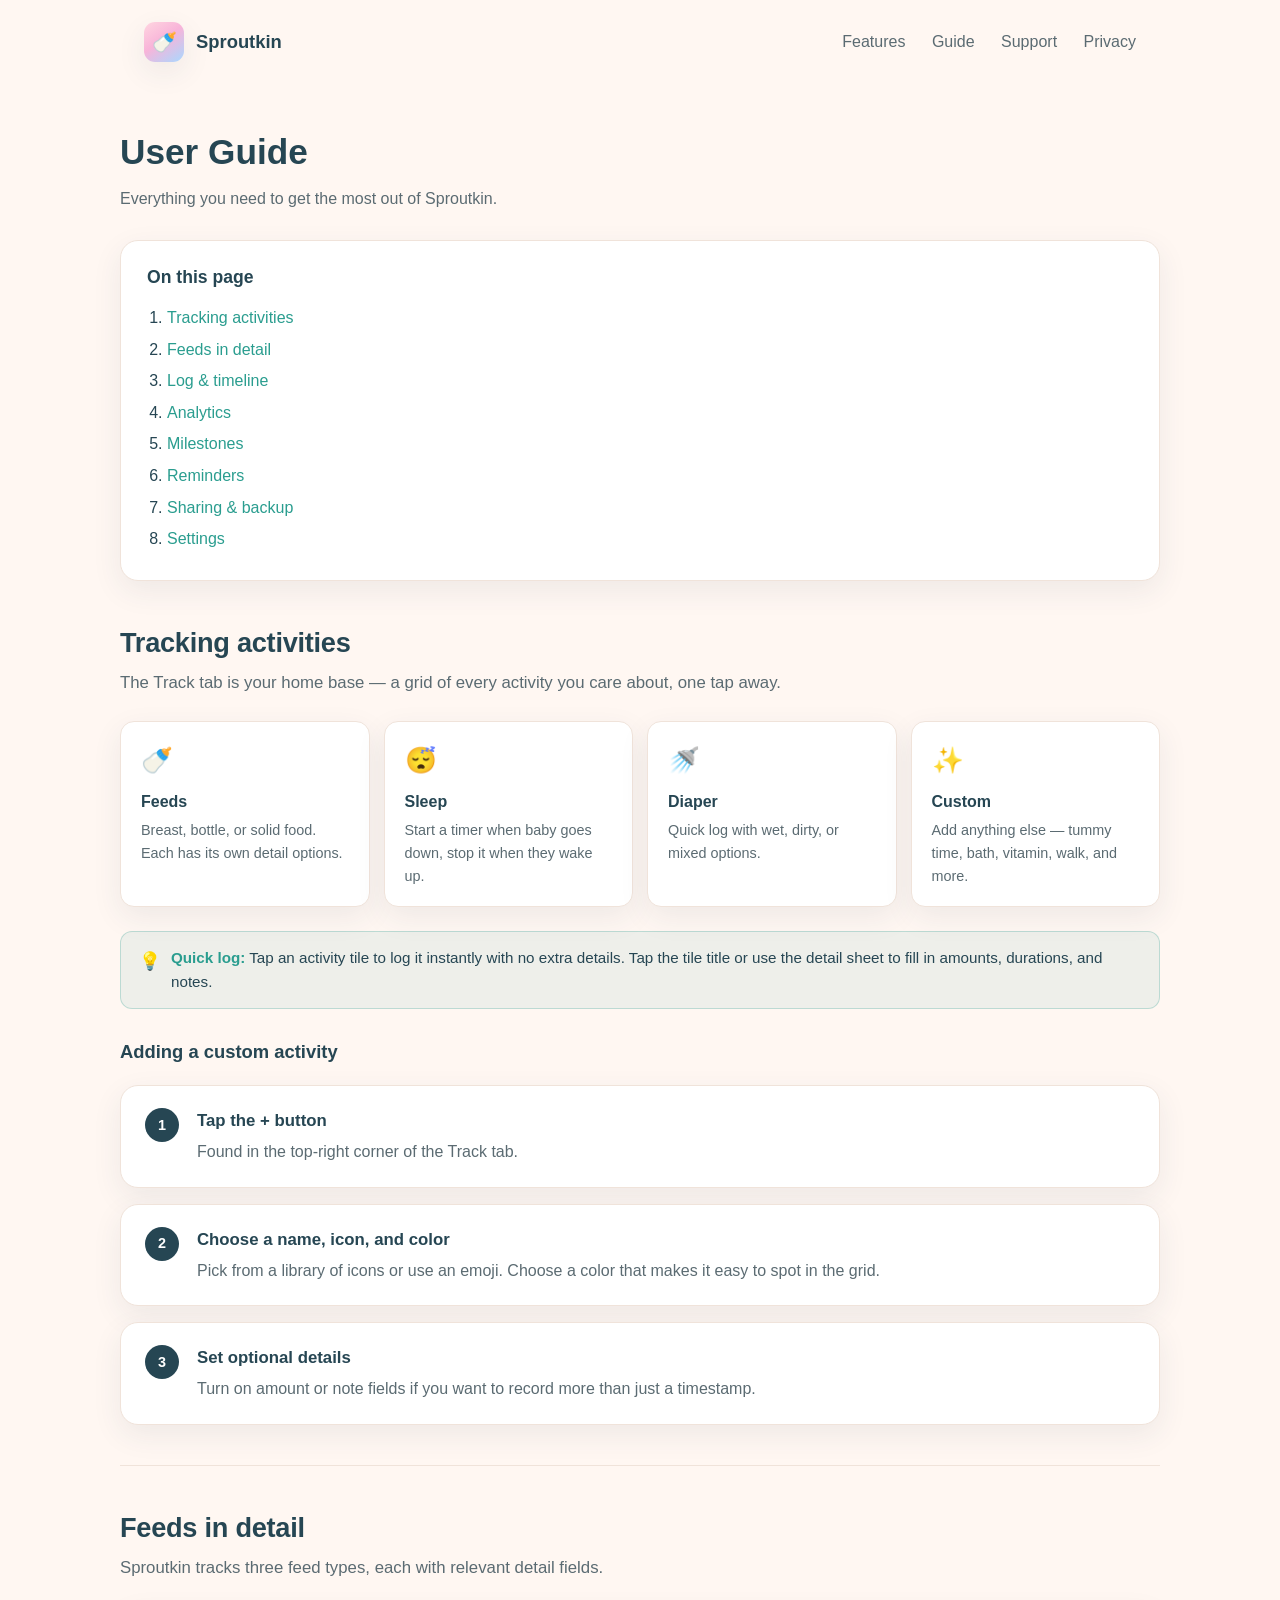
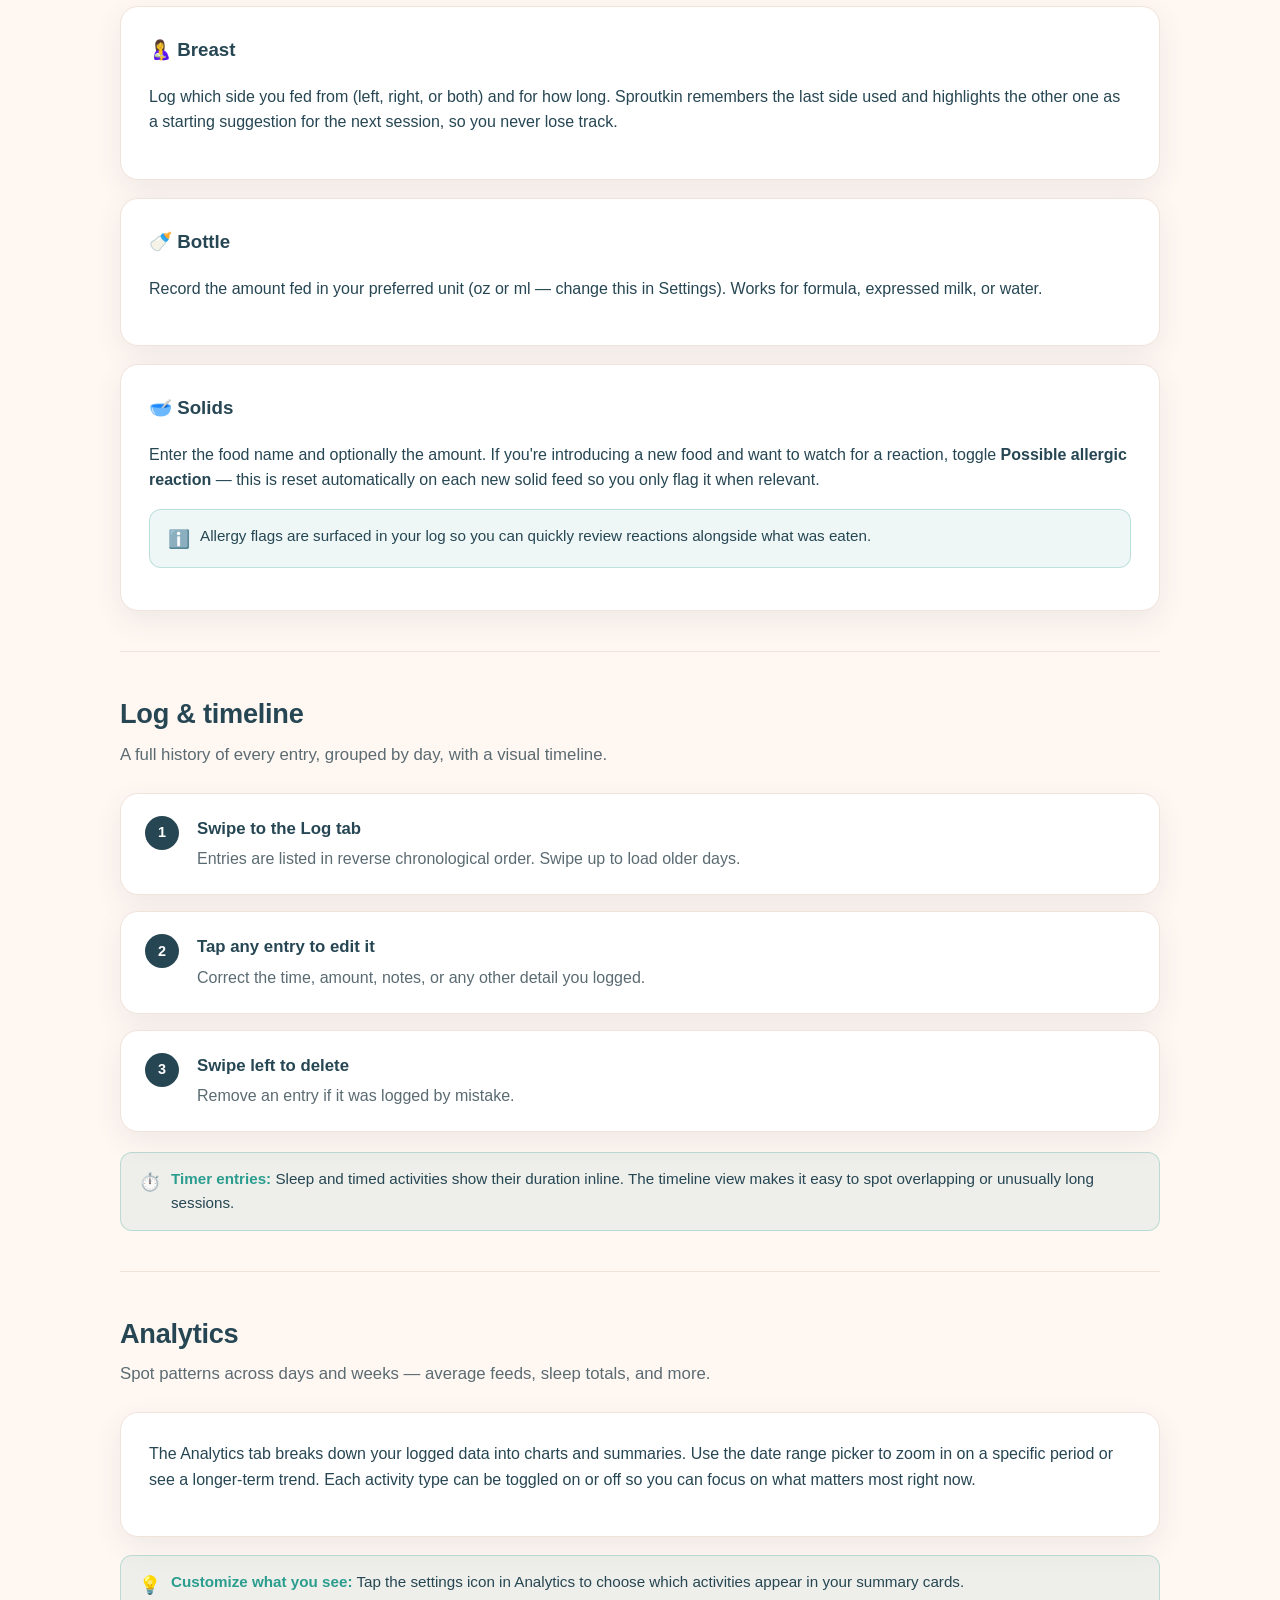
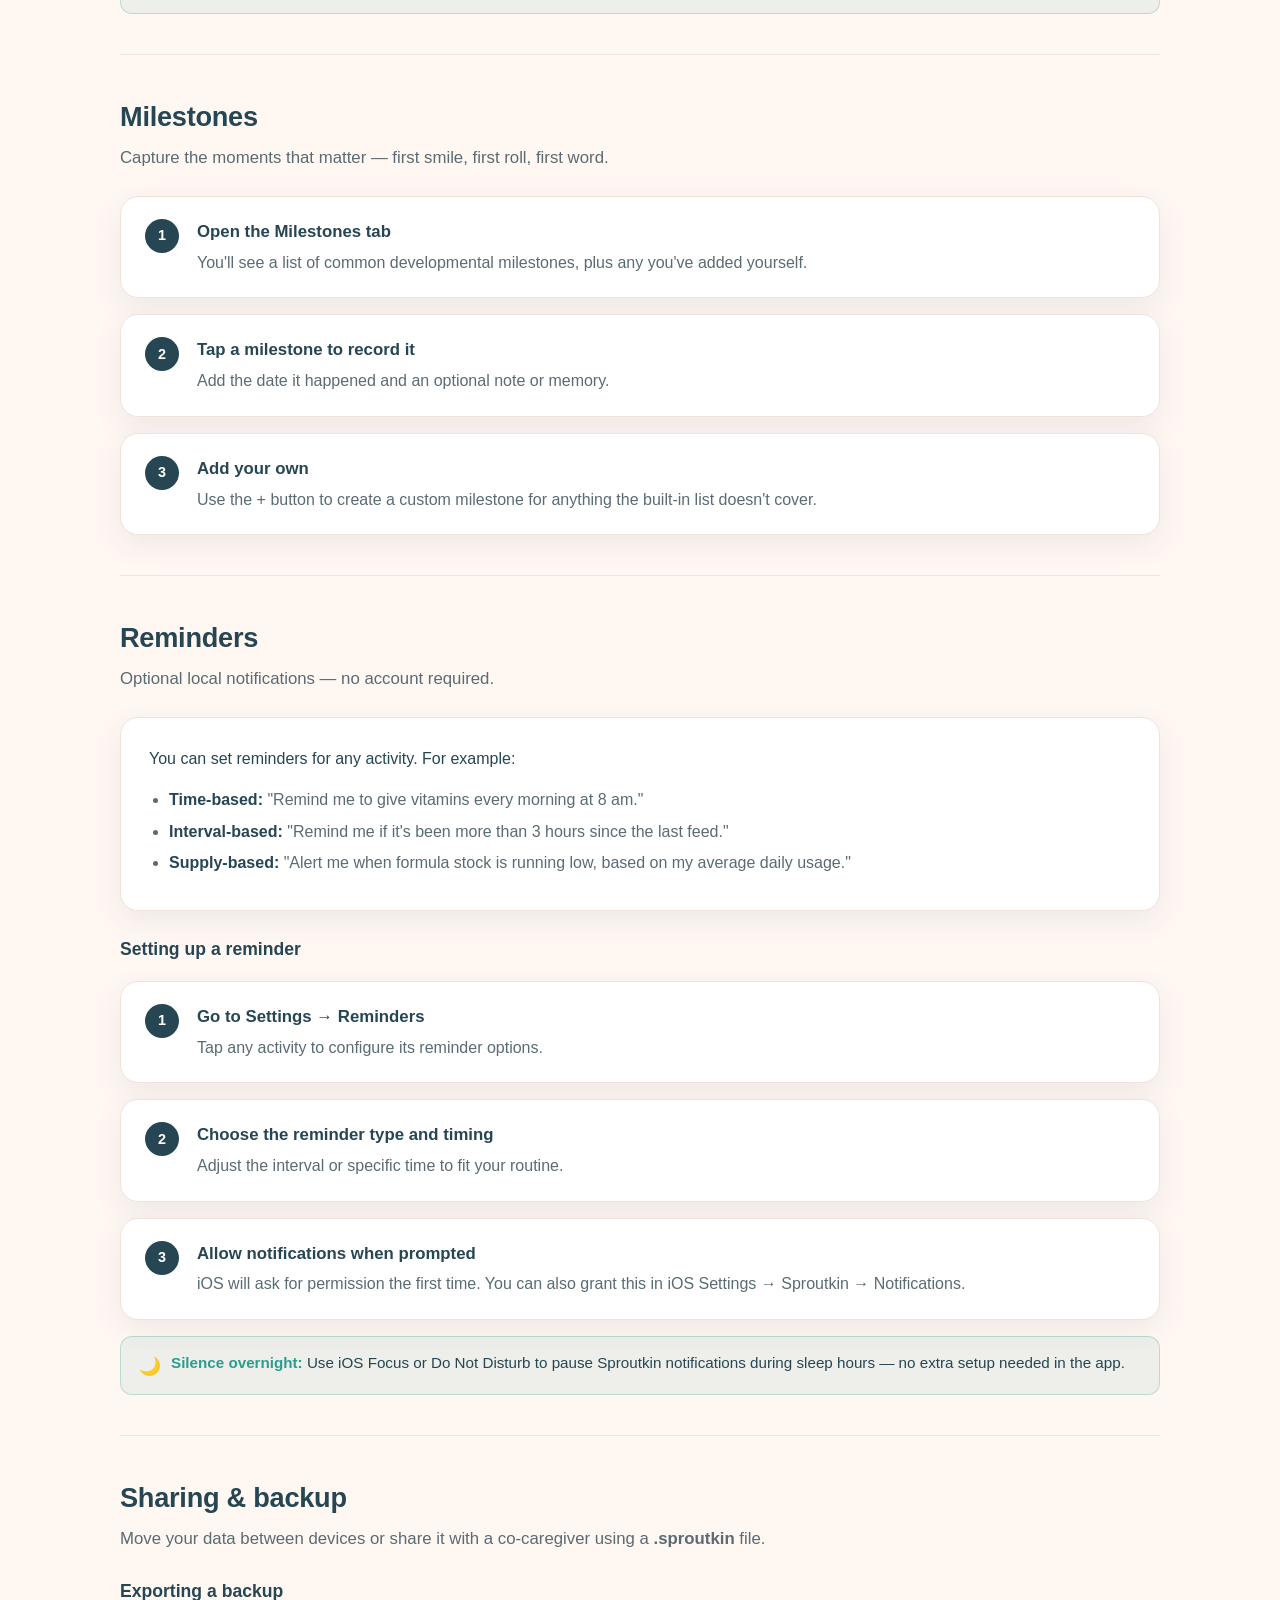
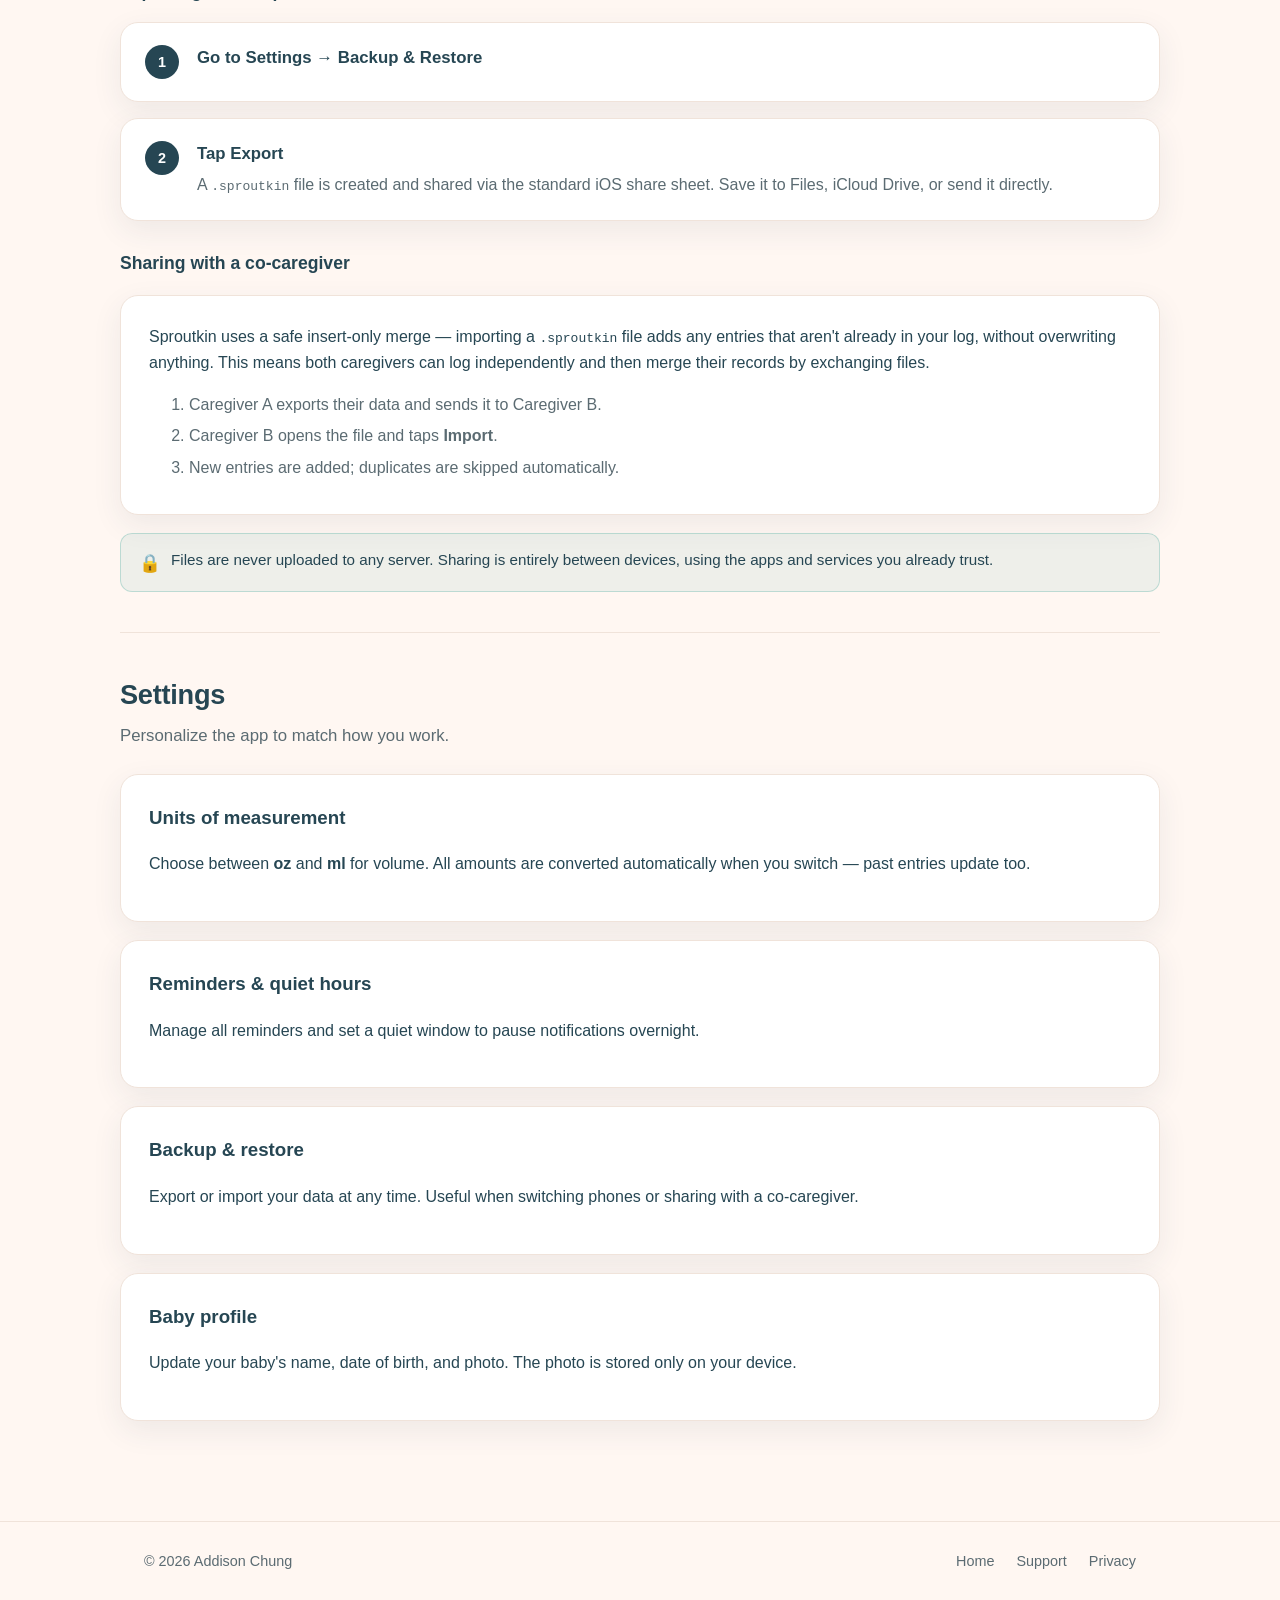
==== guide.html @ 700d9826 "Add user guide page and link it from all nav bars Co-Authored-By: Claude Sonnet 4.6 <noreply@anthrop" ====
<!DOCTYPE html>
<html lang="en">
<head>
    <meta charset="UTF-8">
    <meta name="viewport" content="width=device-width, initial-scale=1.0">
    <title>Guide — Sproutkin</title>
    <meta name="description" content="Learn how to use Sproutkin to track your baby's feeds, sleep, diapers, milestones, and more.">
    <link rel="stylesheet" href="styles.css">
    <style>
        .guide-section { margin: 40px 0; }
        .guide-section h2 { font-size: 1.7rem; margin: 0 0 6px; letter-spacing: -0.01em; }
        .guide-section .section-desc { color: var(--muted); margin: 0 0 24px; font-size: 1.05rem; }

        .steps { display: flex; flex-direction: column; gap: 16px; }
        .step {
            background: var(--card); border: 1px solid var(--border); border-radius: var(--radius);
            padding: 22px 24px; box-shadow: var(--shadow); display: flex; gap: 18px; align-items: flex-start;
        }
        .step-num {
            flex-shrink: 0; width: 34px; height: 34px; border-radius: 50%;
            background: var(--ink); color: #fff; display: grid; place-items: center;
            font-weight: 700; font-size: 0.9rem;
        }
        .step-body h3 { margin: 0 0 4px; font-size: 1.05rem; }
        .step-body p { margin: 0; color: var(--muted); }

        .tip {
            background: rgba(42, 157, 143, 0.08); border: 1px solid rgba(42, 157, 143, 0.25);
            border-radius: 12px; padding: 14px 18px; display: flex; gap: 10px; align-items: flex-start;
            margin: 14px 0;
        }
        .tip-icon { font-size: 1.1rem; flex-shrink: 0; margin-top: 1px; }
        .tip p { margin: 0; color: var(--ink); font-size: 0.95rem; }
        .tip strong { color: var(--teal); }

        .activity-types { display: grid; grid-template-columns: repeat(auto-fit, minmax(220px, 1fr)); gap: 14px; }
        .activity-type {
            background: var(--card); border: 1px solid var(--border); border-radius: 14px;
            padding: 18px 20px; box-shadow: var(--shadow);
        }
        .activity-type .icon { font-size: 1.6rem; margin-bottom: 8px; }
        .activity-type h3 { margin: 0 0 4px; font-size: 1rem; }
        .activity-type p { margin: 0; color: var(--muted); font-size: 0.9rem; }

        .divider { border: none; border-top: 1px solid var(--border); margin: 40px 0; }

        .screenshot-placeholder {
            background: var(--border); border-radius: var(--radius);
            aspect-ratio: 9 / 19.5; max-width: 260px;
            display: grid; place-items: center; color: var(--muted);
            font-size: 0.85rem; text-align: center; padding: 16px;
            margin: 0 auto;
        }
        .screenshots-row {
            display: flex; gap: 24px; justify-content: center; flex-wrap: wrap; margin: 24px 0;
        }
        .screenshot-wrap { text-align: center; }
        .screenshot-wrap figcaption { margin-top: 8px; font-size: 0.85rem; color: var(--muted); }
        .screenshot-wrap img {
            width: 260px; border-radius: var(--radius);
            box-shadow: var(--shadow); border: 1px solid var(--border);
        }

        .toc {
            background: var(--card); border: 1px solid var(--border); border-radius: var(--radius);
            padding: 22px 26px; box-shadow: var(--shadow); margin-bottom: 36px;
        }
        .toc h2 { margin: 0 0 14px; font-size: 1.1rem; }
        .toc ol { margin: 0; padding-left: 20px; }
        .toc li { margin: 6px 0; }
        .toc a { color: var(--teal); }
    </style>
</head>
<body>
    <header class="site-header">
        <a class="brand" href="index.html"><span class="logo">🍼</span> Sproutkin</a>
        <nav class="nav">
            <a href="index.html#features">Features</a>
            <a href="guide.html">Guide</a>
            <a href="support.html">Support</a>
            <a href="privacy.html">Privacy</a>
        </nav>
    </header>

    <main class="wrap page">
        <h1>User Guide</h1>
        <p class="updated">Everything you need to get the most out of Sproutkin.</p>

        <div class="toc">
            <h2>On this page</h2>
            <ol>
                <li><a href="#track">Tracking activities</a></li>
                <li><a href="#feeds">Feeds in detail</a></li>
                <li><a href="#log">Log &amp; timeline</a></li>
                <li><a href="#analytics">Analytics</a></li>
                <li><a href="#milestones">Milestones</a></li>
                <li><a href="#reminders">Reminders</a></li>
                <li><a href="#sharing">Sharing &amp; backup</a></li>
                <li><a href="#settings">Settings</a></li>
            </ol>
        </div>

        <!-- Track -->
        <section class="guide-section" id="track">
            <h2>Tracking activities</h2>
            <p class="section-desc">The Track tab is your home base — a grid of every activity you care about, one tap away.</p>

            <div class="activity-types">
                <div class="activity-type">
                    <div class="icon">🍼</div>
                    <h3>Feeds</h3>
                    <p>Breast, bottle, or solid food. Each has its own detail options.</p>
                </div>
                <div class="activity-type">
                    <div class="icon">😴</div>
                    <h3>Sleep</h3>
                    <p>Start a timer when baby goes down, stop it when they wake up.</p>
                </div>
                <div class="activity-type">
                    <div class="icon">🚿</div>
                    <h3>Diaper</h3>
                    <p>Quick log with wet, dirty, or mixed options.</p>
                </div>
                <div class="activity-type">
                    <div class="icon">✨</div>
                    <h3>Custom</h3>
                    <p>Add anything else — tummy time, bath, vitamin, walk, and more.</p>
                </div>
            </div>

            <div class="tip" style="margin-top:24px">
                <span class="tip-icon">💡</span>
                <p><strong>Quick log:</strong> Tap an activity tile to log it instantly with no extra details. Tap the tile title or use the detail sheet to fill in amounts, durations, and notes.</p>
            </div>

            <h3 style="margin-top:28px; font-size:1.15rem;">Adding a custom activity</h3>
            <div class="steps">
                <div class="step">
                    <div class="step-num">1</div>
                    <div class="step-body">
                        <h3>Tap the + button</h3>
                        <p>Found in the top-right corner of the Track tab.</p>
                    </div>
                </div>
                <div class="step">
                    <div class="step-num">2</div>
                    <div class="step-body">
                        <h3>Choose a name, icon, and color</h3>
                        <p>Pick from a library of icons or use an emoji. Choose a color that makes it easy to spot in the grid.</p>
                    </div>
                </div>
                <div class="step">
                    <div class="step-num">3</div>
                    <div class="step-body">
                        <h3>Set optional details</h3>
                        <p>Turn on amount or note fields if you want to record more than just a timestamp.</p>
                    </div>
                </div>
            </div>
        </section>

        <hr class="divider">

        <!-- Feeds -->
        <section class="guide-section" id="feeds">
            <h2>Feeds in detail</h2>
            <p class="section-desc">Sproutkin tracks three feed types, each with relevant detail fields.</p>

            <div class="card" style="margin-bottom:16px">
                <h3 style="margin-top:0">🤱 Breast</h3>
                <p>Log which side you fed from (left, right, or both) and for how long. Sproutkin remembers the last side used and highlights the other one as a starting suggestion for the next session, so you never lose track.</p>
            </div>

            <div class="card" style="margin-bottom:16px">
                <h3 style="margin-top:0">🍼 Bottle</h3>
                <p>Record the amount fed in your preferred unit (oz or ml — change this in Settings). Works for formula, expressed milk, or water.</p>
            </div>

            <div class="card" style="margin-bottom:16px">
                <h3 style="margin-top:0">🥣 Solids</h3>
                <p>Enter the food name and optionally the amount. If you're introducing a new food and want to watch for a reaction, toggle <strong>Possible allergic reaction</strong> — this is reset automatically on each new solid feed so you only flag it when relevant.</p>
                <div class="tip" style="margin-top:12px">
                    <span class="tip-icon">ℹ️</span>
                    <p>Allergy flags are surfaced in your log so you can quickly review reactions alongside what was eaten.</p>
                </div>
            </div>
        </section>

        <hr class="divider">

        <!-- Log -->
        <section class="guide-section" id="log">
            <h2>Log &amp; timeline</h2>
            <p class="section-desc">A full history of every entry, grouped by day, with a visual timeline.</p>

            <div class="steps">
                <div class="step">
                    <div class="step-num">1</div>
                    <div class="step-body">
                        <h3>Swipe to the Log tab</h3>
                        <p>Entries are listed in reverse chronological order. Swipe up to load older days.</p>
                    </div>
                </div>
                <div class="step">
                    <div class="step-num">2</div>
                    <div class="step-body">
                        <h3>Tap any entry to edit it</h3>
                        <p>Correct the time, amount, notes, or any other detail you logged.</p>
                    </div>
                </div>
                <div class="step">
                    <div class="step-num">3</div>
                    <div class="step-body">
                        <h3>Swipe left to delete</h3>
                        <p>Remove an entry if it was logged by mistake.</p>
                    </div>
                </div>
            </div>

            <div class="tip" style="margin-top:20px">
                <span class="tip-icon">⏱️</span>
                <p><strong>Timer entries:</strong> Sleep and timed activities show their duration inline. The timeline view makes it easy to spot overlapping or unusually long sessions.</p>
            </div>
        </section>

        <hr class="divider">

        <!-- Analytics -->
        <section class="guide-section" id="analytics">
            <h2>Analytics</h2>
            <p class="section-desc">Spot patterns across days and weeks — average feeds, sleep totals, and more.</p>

            <div class="card">
                <p style="margin-top:0">The Analytics tab breaks down your logged data into charts and summaries. Use the date range picker to zoom in on a specific period or see a longer-term trend. Each activity type can be toggled on or off so you can focus on what matters most right now.</p>
            </div>

            <div class="tip">
                <span class="tip-icon">💡</span>
                <p><strong>Customize what you see:</strong> Tap the settings icon in Analytics to choose which activities appear in your summary cards.</p>
            </div>
        </section>

        <hr class="divider">

        <!-- Milestones -->
        <section class="guide-section" id="milestones">
            <h2>Milestones</h2>
            <p class="section-desc">Capture the moments that matter — first smile, first roll, first word.</p>

            <div class="steps">
                <div class="step">
                    <div class="step-num">1</div>
                    <div class="step-body">
                        <h3>Open the Milestones tab</h3>
                        <p>You'll see a list of common developmental milestones, plus any you've added yourself.</p>
                    </div>
                </div>
                <div class="step">
                    <div class="step-num">2</div>
                    <div class="step-body">
                        <h3>Tap a milestone to record it</h3>
                        <p>Add the date it happened and an optional note or memory.</p>
                    </div>
                </div>
                <div class="step">
                    <div class="step-num">3</div>
                    <div class="step-body">
                        <h3>Add your own</h3>
                        <p>Use the + button to create a custom milestone for anything the built-in list doesn't cover.</p>
                    </div>
                </div>
            </div>
        </section>

        <hr class="divider">

        <!-- Reminders -->
        <section class="guide-section" id="reminders">
            <h2>Reminders</h2>
            <p class="section-desc">Optional local notifications — no account required.</p>

            <div class="card">
                <p style="margin-top:0">You can set reminders for any activity. For example:</p>
                <ul style="margin:8px 0 0; color:var(--muted)">
                    <li><strong style="color:var(--ink)">Time-based:</strong> "Remind me to give vitamins every morning at 8 am."</li>
                    <li><strong style="color:var(--ink)">Interval-based:</strong> "Remind me if it's been more than 3 hours since the last feed."</li>
                    <li><strong style="color:var(--ink)">Supply-based:</strong> "Alert me when formula stock is running low, based on my average daily usage."</li>
                </ul>
            </div>

            <h3 style="margin-top:24px; font-size:1.1rem;">Setting up a reminder</h3>
            <div class="steps">
                <div class="step">
                    <div class="step-num">1</div>
                    <div class="step-body">
                        <h3>Go to Settings → Reminders</h3>
                        <p>Tap any activity to configure its reminder options.</p>
                    </div>
                </div>
                <div class="step">
                    <div class="step-num">2</div>
                    <div class="step-body">
                        <h3>Choose the reminder type and timing</h3>
                        <p>Adjust the interval or specific time to fit your routine.</p>
                    </div>
                </div>
                <div class="step">
                    <div class="step-num">3</div>
                    <div class="step-body">
                        <h3>Allow notifications when prompted</h3>
                        <p>iOS will ask for permission the first time. You can also grant this in iOS Settings → Sproutkin → Notifications.</p>
                    </div>
                </div>
            </div>

            <div class="tip" style="margin-top:16px">
                <span class="tip-icon">🌙</span>
                <p><strong>Silence overnight:</strong> Use iOS Focus or Do Not Disturb to pause Sproutkin notifications during sleep hours — no extra setup needed in the app.</p>
            </div>
        </section>

        <hr class="divider">

        <!-- Sharing -->
        <section class="guide-section" id="sharing">
            <h2>Sharing &amp; backup</h2>
            <p class="section-desc">Move your data between devices or share it with a co-caregiver using a <strong>.sproutkin</strong> file.</p>

            <h3 style="font-size:1.1rem;">Exporting a backup</h3>
            <div class="steps">
                <div class="step">
                    <div class="step-num">1</div>
                    <div class="step-body">
                        <h3>Go to Settings → Backup &amp; Restore</h3>
                    </div>
                </div>
                <div class="step">
                    <div class="step-num">2</div>
                    <div class="step-body">
                        <h3>Tap Export</h3>
                        <p>A <code>.sproutkin</code> file is created and shared via the standard iOS share sheet. Save it to Files, iCloud Drive, or send it directly.</p>
                    </div>
                </div>
            </div>

            <h3 style="font-size:1.1rem; margin-top:28px;">Sharing with a co-caregiver</h3>
            <div class="card">
                <p style="margin-top:0">Sproutkin uses a safe insert-only merge — importing a <code>.sproutkin</code> file adds any entries that aren't already in your log, without overwriting anything. This means both caregivers can log independently and then merge their records by exchanging files.</p>
                <ol style="margin:12px 0 0; color:var(--muted)">
                    <li>Caregiver A exports their data and sends it to Caregiver B.</li>
                    <li>Caregiver B opens the file and taps <strong>Import</strong>.</li>
                    <li>New entries are added; duplicates are skipped automatically.</li>
                </ol>
            </div>

            <div class="tip" style="margin-top:16px">
                <span class="tip-icon">🔒</span>
                <p>Files are never uploaded to any server. Sharing is entirely between devices, using the apps and services you already trust.</p>
            </div>
        </section>

        <hr class="divider">

        <!-- Settings -->
        <section class="guide-section" id="settings">
            <h2>Settings</h2>
            <p class="section-desc">Personalize the app to match how you work.</p>

            <div class="card" style="margin-bottom:14px">
                <h3 style="margin-top:0">Units of measurement</h3>
                <p>Choose between <strong>oz</strong> and <strong>ml</strong> for volume. All amounts are converted automatically when you switch — past entries update too.</p>
            </div>

            <div class="card" style="margin-bottom:14px">
                <h3 style="margin-top:0">Reminders &amp; quiet hours</h3>
                <p>Manage all reminders and set a quiet window to pause notifications overnight.</p>
            </div>

            <div class="card" style="margin-bottom:14px">
                <h3 style="margin-top:0">Backup &amp; restore</h3>
                <p>Export or import your data at any time. Useful when switching phones or sharing with a co-caregiver.</p>
            </div>

            <div class="card">
                <h3 style="margin-top:0">Baby profile</h3>
                <p>Update your baby's name, date of birth, and photo. The photo is stored only on your device.</p>
            </div>
        </section>

    </main>

    <footer class="site-footer">
        <div class="wrap">
            <span>© 2026 Addison Chung</span>
            <nav>
                <a href="index.html">Home</a>
                <a href="support.html">Support</a>
                <a href="privacy.html">Privacy</a>
            </nav>
        </div>
    </footer>
</body>
</html>
---- styles.css ----
:root {
    --bg: #FFF7F2;
    --card: #FFFFFF;
    --ink: #264653;
    --muted: #5B6B72;
    --pink: #F88BAA;
    --pink-soft: #FFD6E0;
    --blue-soft: #A8D8FF;
    --teal: #2A9D8F;
    --coral: #F4A261;
    --border: #F0E3DA;
    --radius: 18px;
    --shadow: 0 10px 30px rgba(38, 70, 83, 0.08);
    --max: 1040px;
}

* { box-sizing: border-box; }

html { scroll-behavior: smooth; }

body {
    margin: 0;
    font-family: -apple-system, BlinkMacSystemFont, "Segoe UI", Roboto, Helvetica, Arial, sans-serif;
    color: var(--ink);
    background: var(--bg);
    line-height: 1.6;
    -webkit-font-smoothing: antialiased;
}

a { color: var(--teal); text-decoration: none; }
a:hover { text-decoration: underline; }

.wrap { max-width: var(--max); margin: 0 auto; padding: 0 24px; }

/* Header */
.site-header {
    display: flex;
    align-items: center;
    justify-content: space-between;
    padding: 22px 24px;
    max-width: var(--max);
    margin: 0 auto;
}
.brand { display: flex; align-items: center; gap: 12px; font-weight: 700; font-size: 1.15rem; color: var(--ink); }
.brand:hover { text-decoration: none; }
.brand .logo {
    width: 40px; height: 40px; border-radius: 11px;
    background: linear-gradient(145deg, #FFD6E0, #F8B4D9 45%, #A8D8FF);
    display: grid; place-items: center; font-size: 20px;
    box-shadow: var(--shadow);
}
.nav a { margin-left: 22px; color: var(--muted); font-weight: 500; }
.nav a:hover { color: var(--ink); text-decoration: none; }

/* Hero */
.hero { text-align: center; padding: 60px 0 40px; }
.hero h1 { font-size: clamp(2rem, 5vw, 3.2rem); line-height: 1.15; margin: 0 0 16px; letter-spacing: -0.02em; }
.hero p.lede { font-size: 1.25rem; color: var(--muted); max-width: 620px; margin: 0 auto 28px; }

.cta { display: inline-flex; align-items: center; gap: 10px; background: var(--ink); color: #fff; padding: 14px 26px; border-radius: 999px; font-weight: 600; box-shadow: var(--shadow); }
.cta:hover { text-decoration: none; transform: translateY(-1px); }
.cta.secondary { background: #fff; color: var(--ink); border: 1px solid var(--border); }

.hero-badges { margin-top: 18px; color: var(--muted); font-size: 0.95rem; }

/* Features */
.section { padding: 48px 0; }
.section h2 { font-size: 2rem; text-align: center; margin: 0 0 8px; letter-spacing: -0.01em; }
.section .sub { text-align: center; color: var(--muted); max-width: 560px; margin: 0 auto 36px; }

.grid { display: grid; grid-template-columns: repeat(auto-fit, minmax(240px, 1fr)); gap: 20px; }
.feature {
    background: var(--card); border: 1px solid var(--border); border-radius: var(--radius);
    padding: 26px; box-shadow: var(--shadow);
}
.feature .ico { width: 46px; height: 46px; border-radius: 12px; display: grid; place-items: center; font-size: 22px; margin-bottom: 14px; }
.feature h3 { margin: 0 0 6px; font-size: 1.15rem; }
.feature p { margin: 0; color: var(--muted); }

.ico.a { background: rgba(244, 162, 97, 0.18); }
.ico.b { background: rgba(42, 157, 143, 0.16); }
.ico.c { background: rgba(248, 139, 170, 0.18); }
.ico.d { background: rgba(168, 216, 255, 0.35); }
.ico.e { background: rgba(142, 68, 173, 0.14); }
.ico.f { background: rgba(6, 182, 212, 0.14); }

/* CTA band */
.band { background: linear-gradient(145deg, #FFD6E0, #A8D8FF); border-radius: 26px; text-align: center; padding: 48px 24px; margin: 20px 0; }
.band h2 { margin: 0 0 10px; }
.band p { color: var(--ink); opacity: 0.8; margin: 0 0 22px; }

/* Content pages */
.page { padding: 40px 0 20px; }
.page h1 { font-size: 2.2rem; margin: 0 0 6px; }
.page .updated { color: var(--muted); margin: 0 0 28px; }
.page h2 { font-size: 1.4rem; margin: 32px 0 8px; }
.page ul { padding-left: 20px; }
.page li { margin: 6px 0; }
.card {
    background: var(--card); border: 1px solid var(--border); border-radius: var(--radius);
    padding: 28px; box-shadow: var(--shadow); margin: 18px 0;
}

/* FAQ */
details { border-bottom: 1px solid var(--border); padding: 16px 0; }
details summary { font-weight: 600; cursor: pointer; list-style: none; display: flex; justify-content: space-between; }
details summary::-webkit-details-marker { display: none; }
details summary::after { content: "+"; color: var(--teal); font-size: 1.3rem; line-height: 1; }
details[open] summary::after { content: "\2013"; }
details p { color: var(--muted); margin: 12px 0 0; }

/* Footer */
.site-footer { border-top: 1px solid var(--border); margin-top: 40px; padding: 28px 0; color: var(--muted); font-size: 0.9rem; }
.site-footer .wrap { display: flex; flex-wrap: wrap; gap: 14px; justify-content: space-between; align-items: center; }
.site-footer a { color: var(--muted); }
.site-footer nav a { margin-left: 18px; }
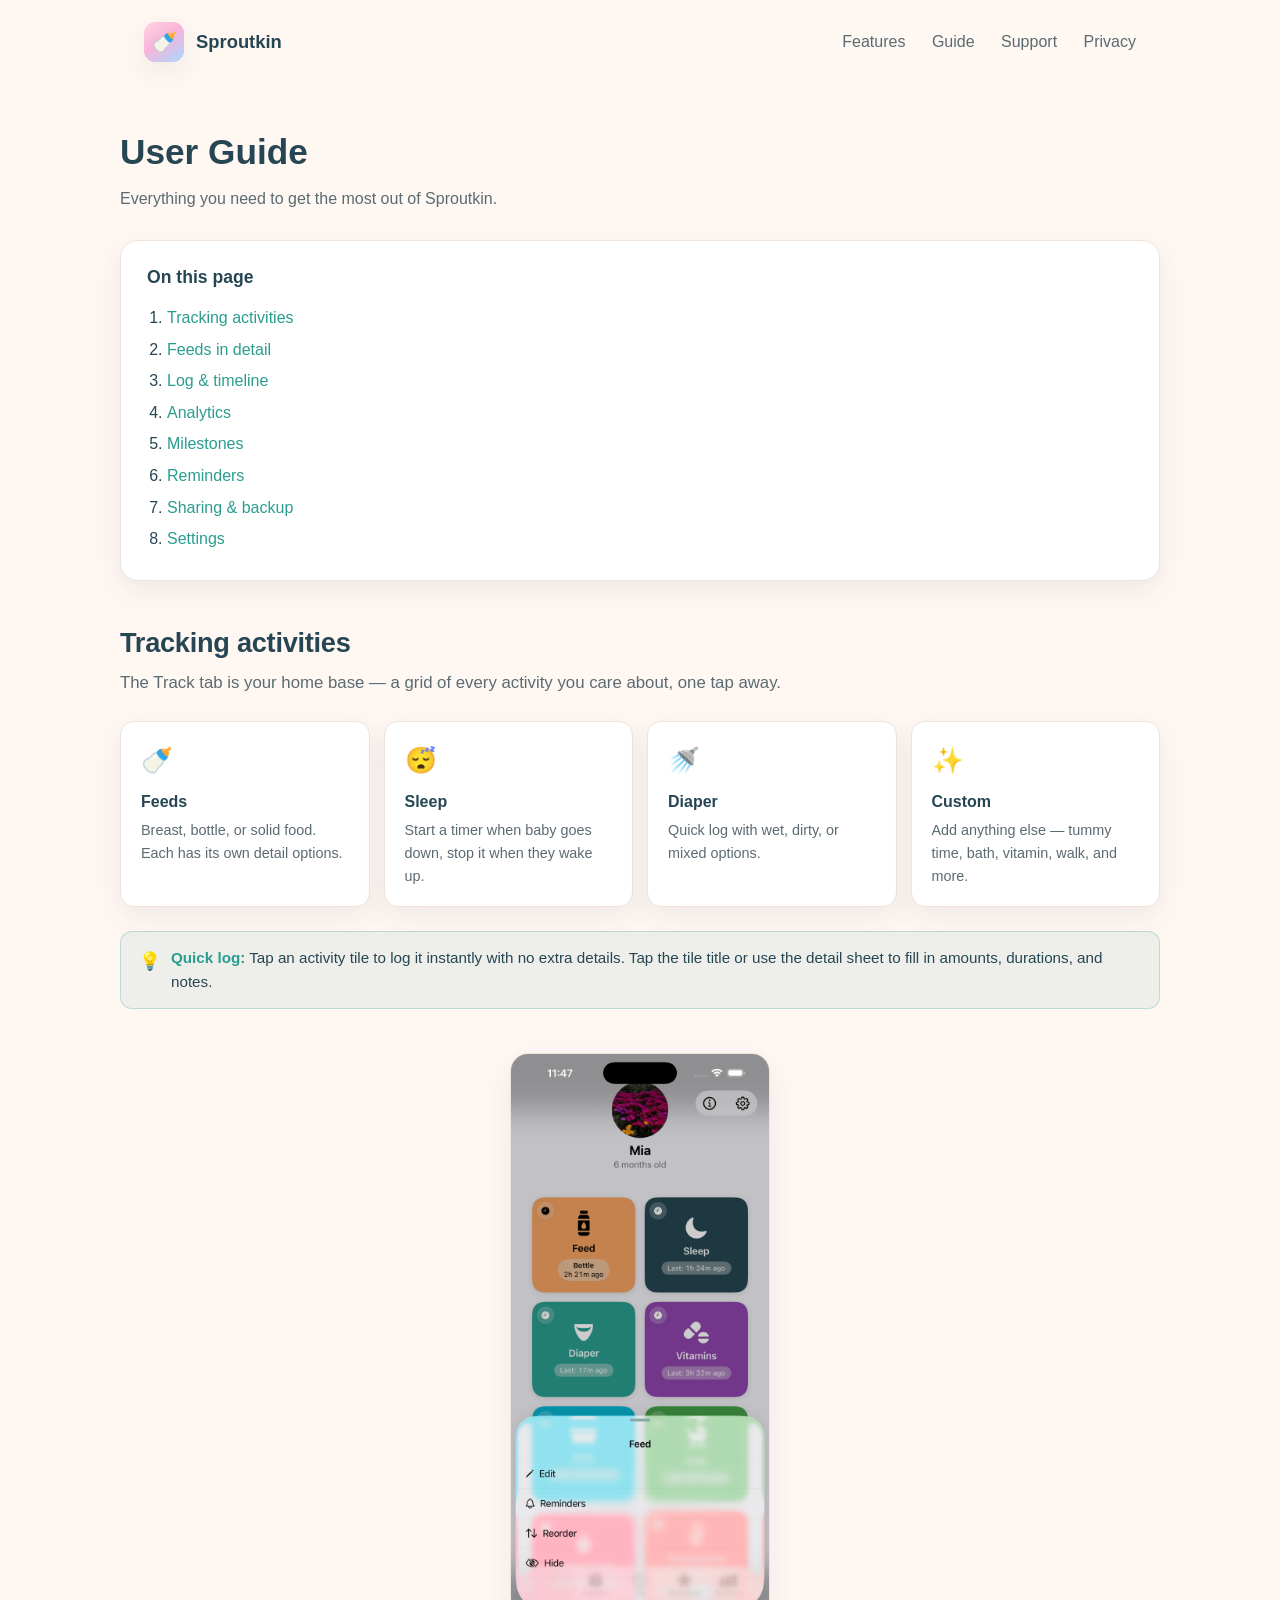
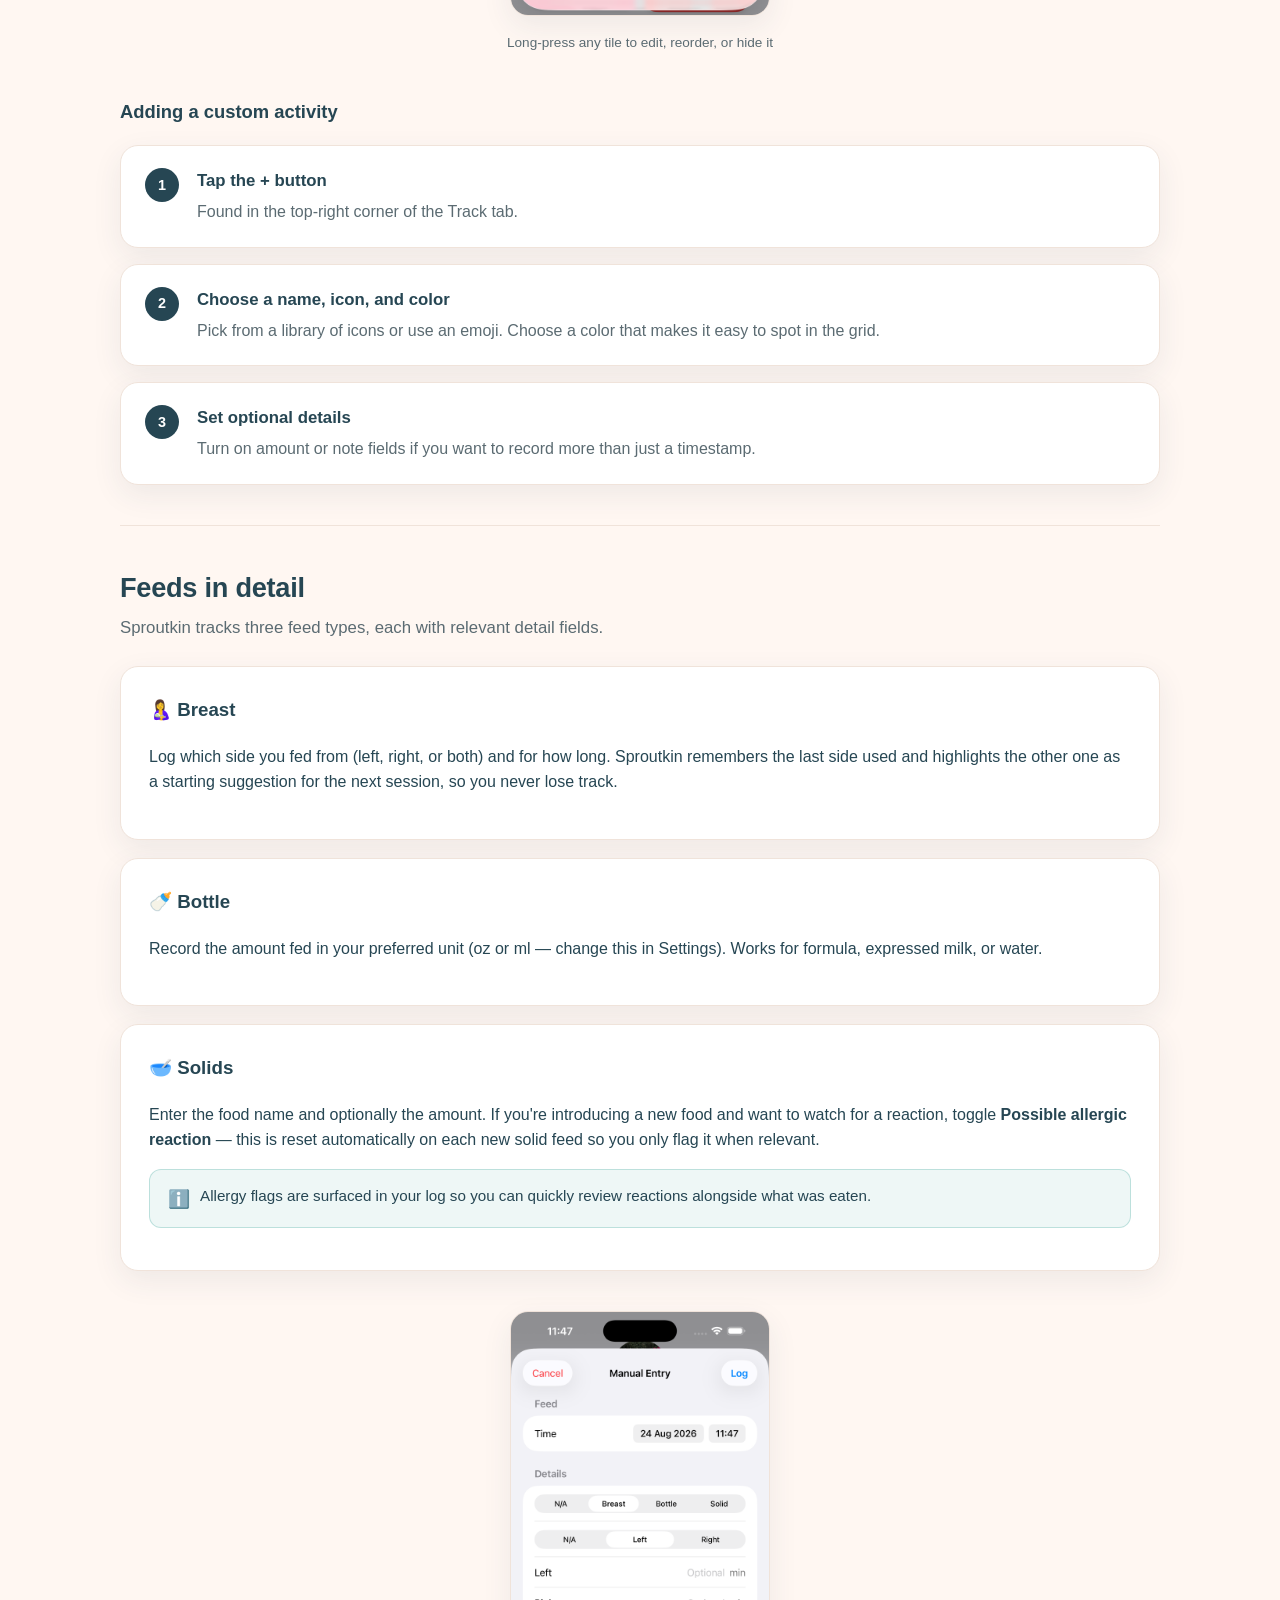
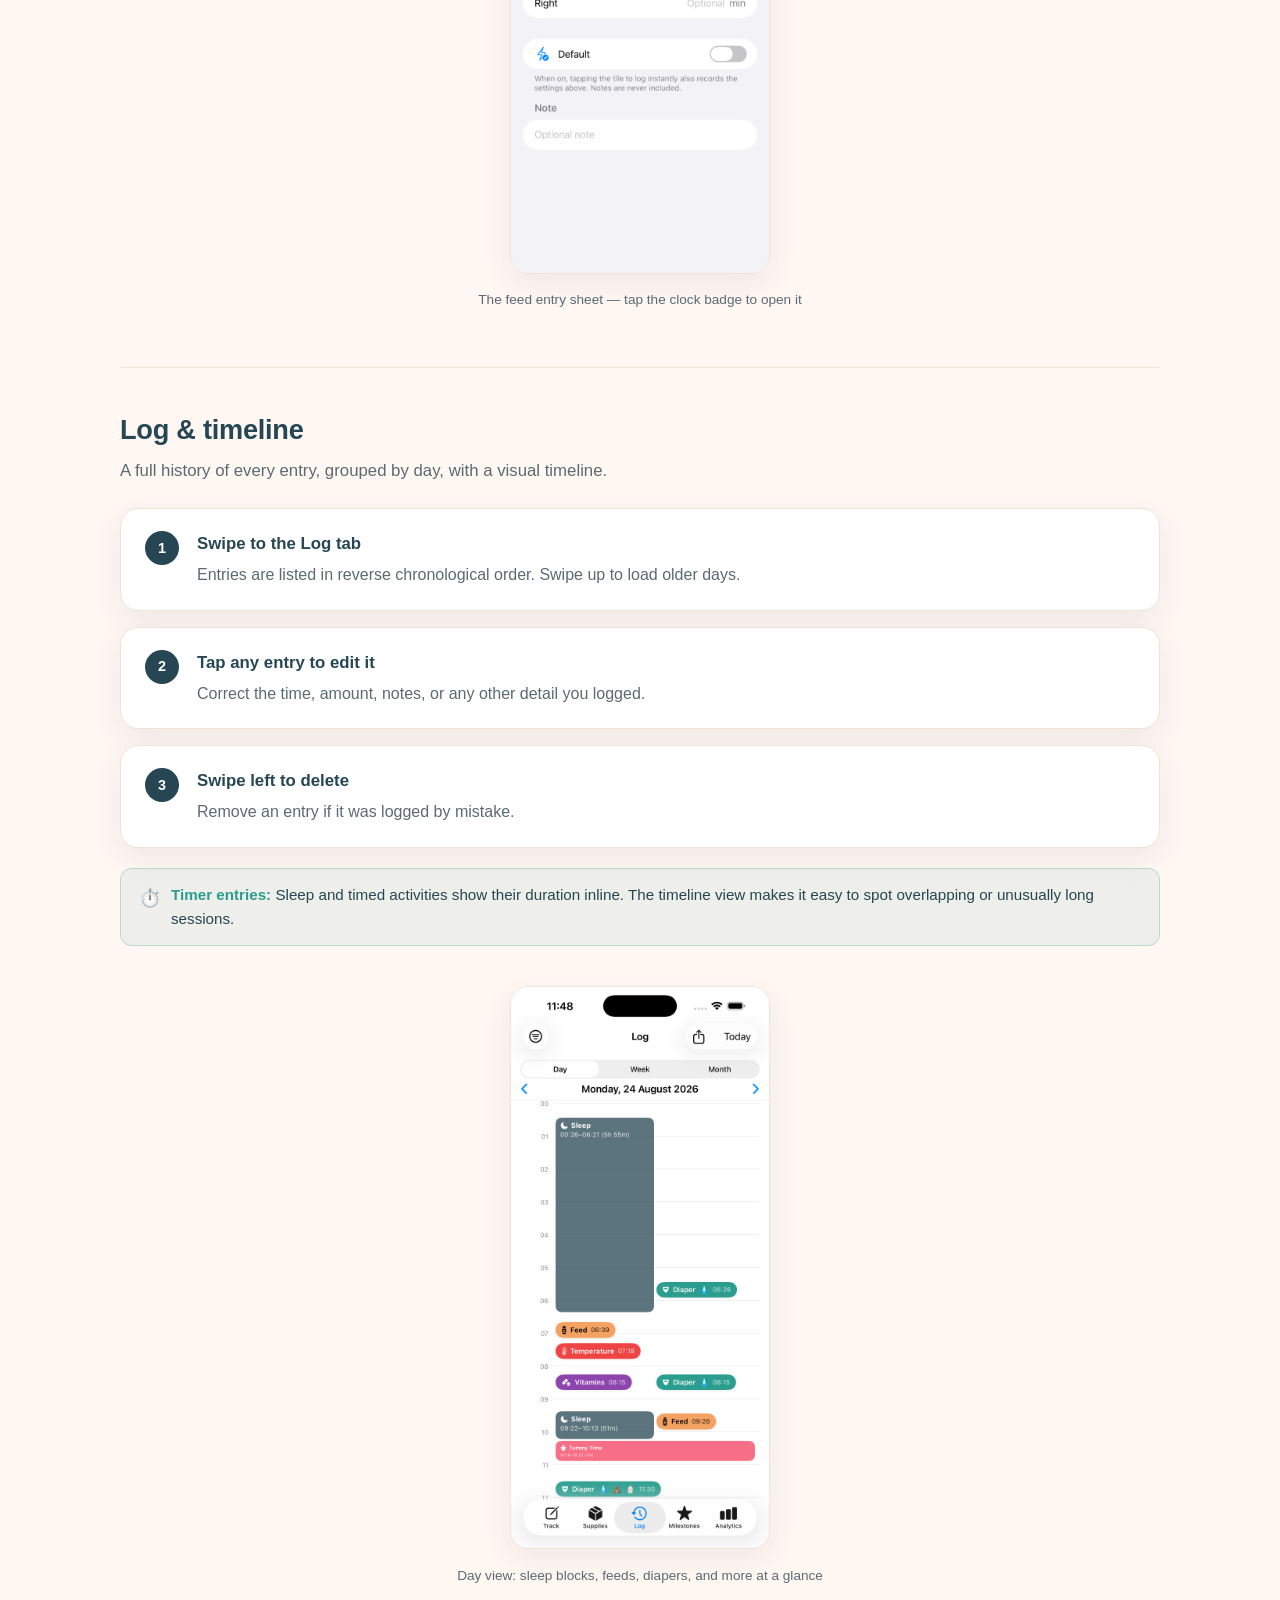
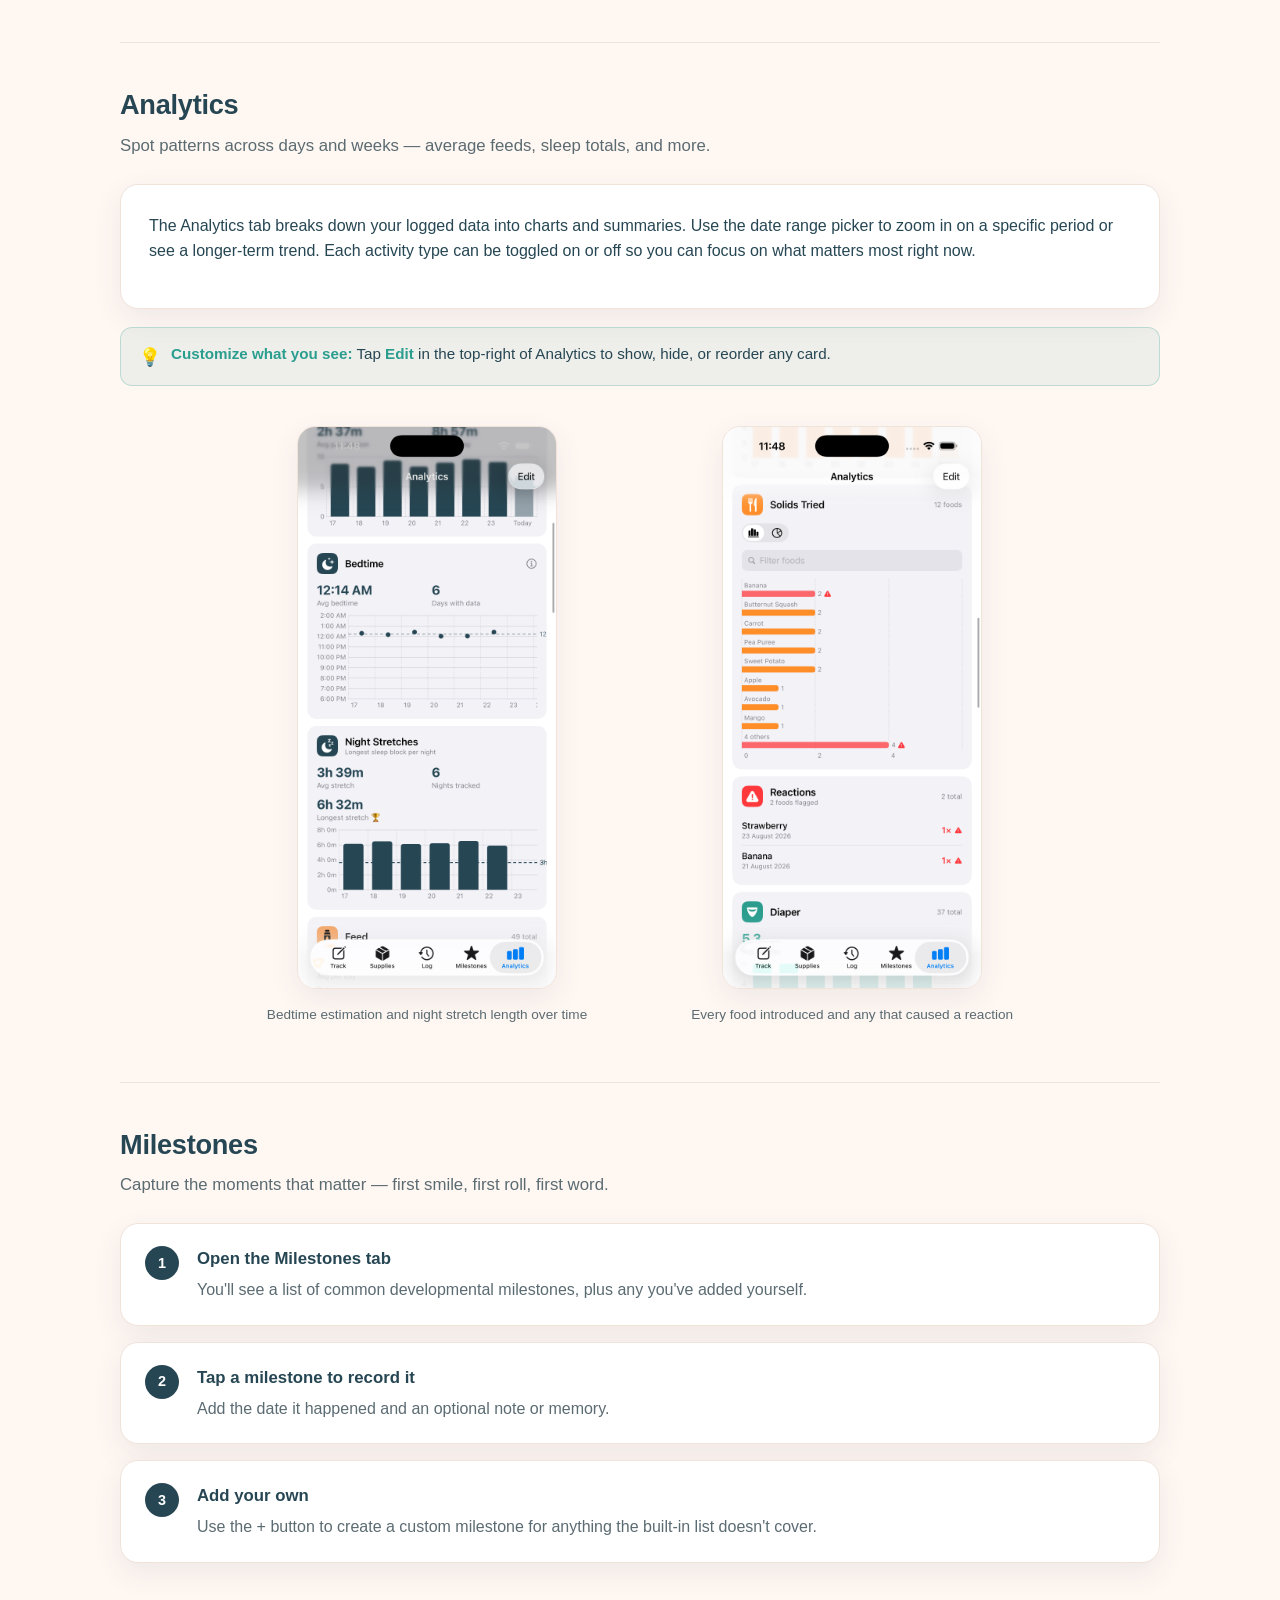
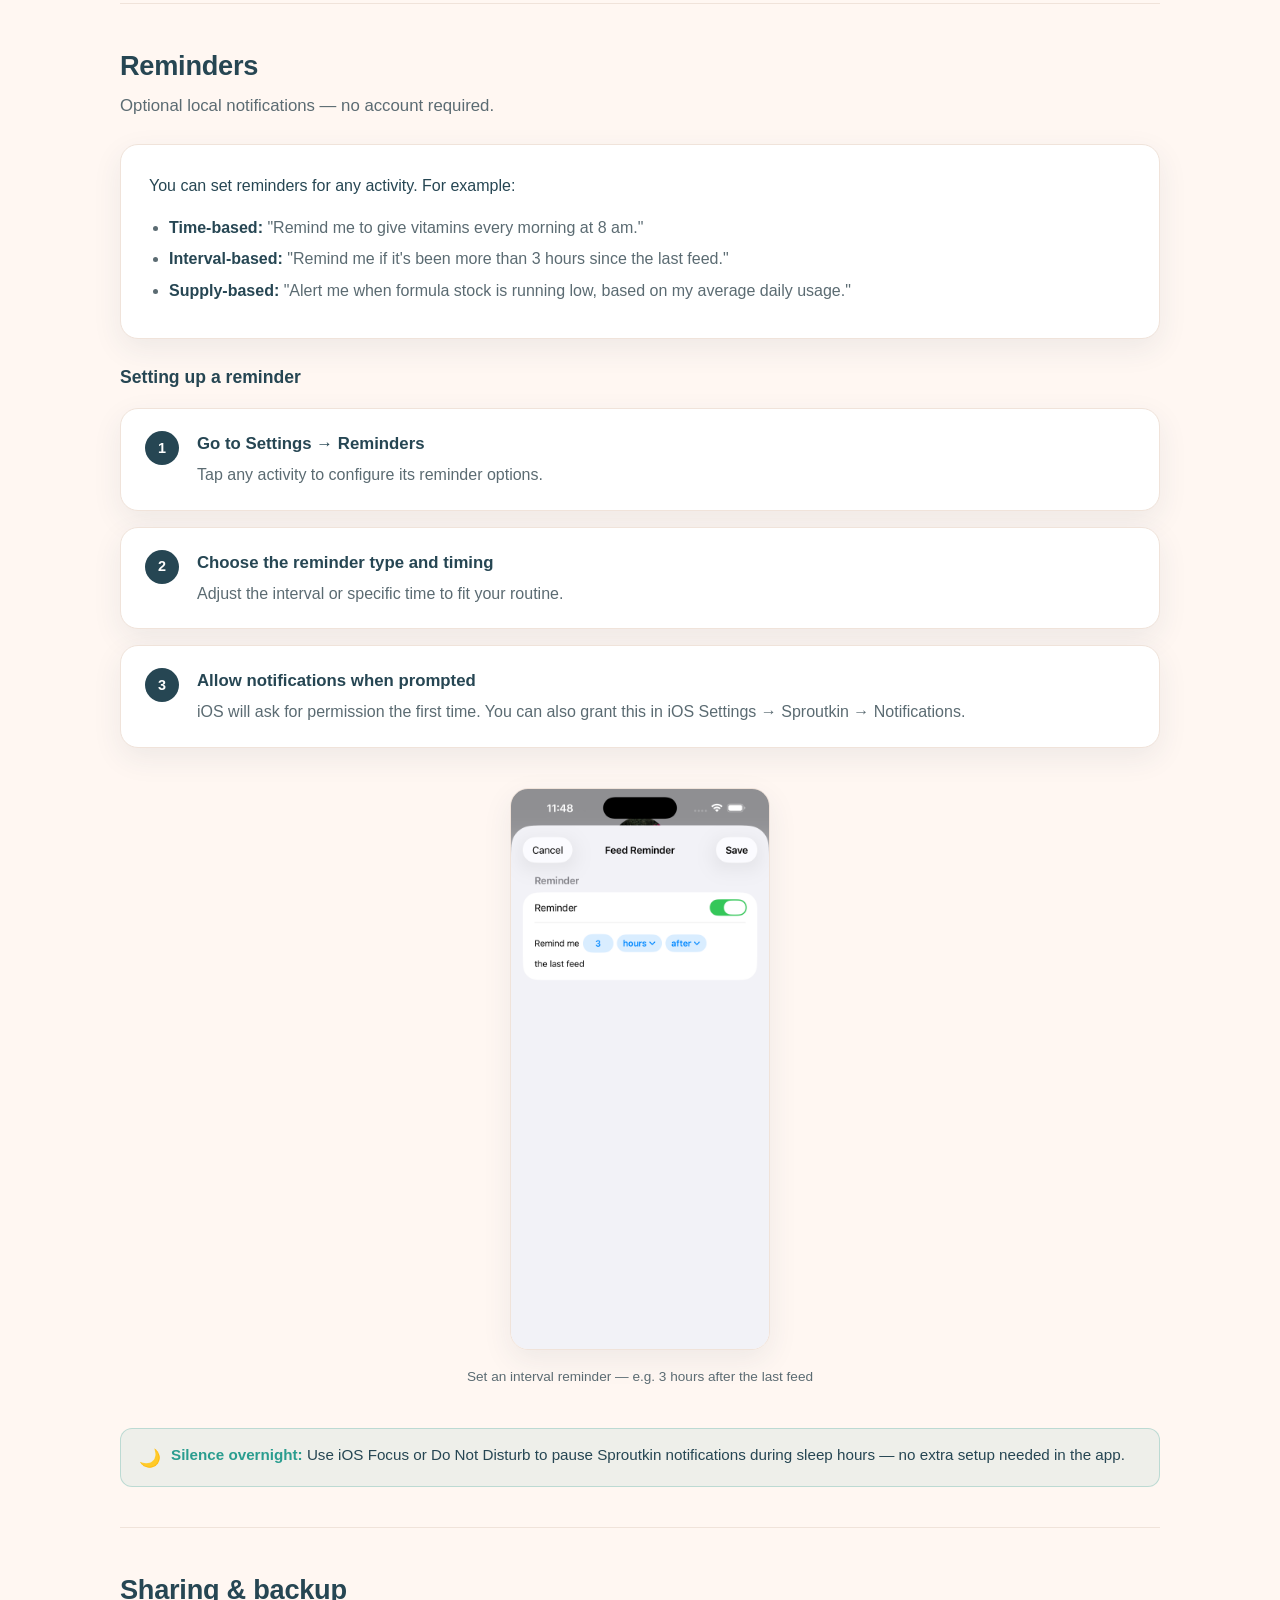
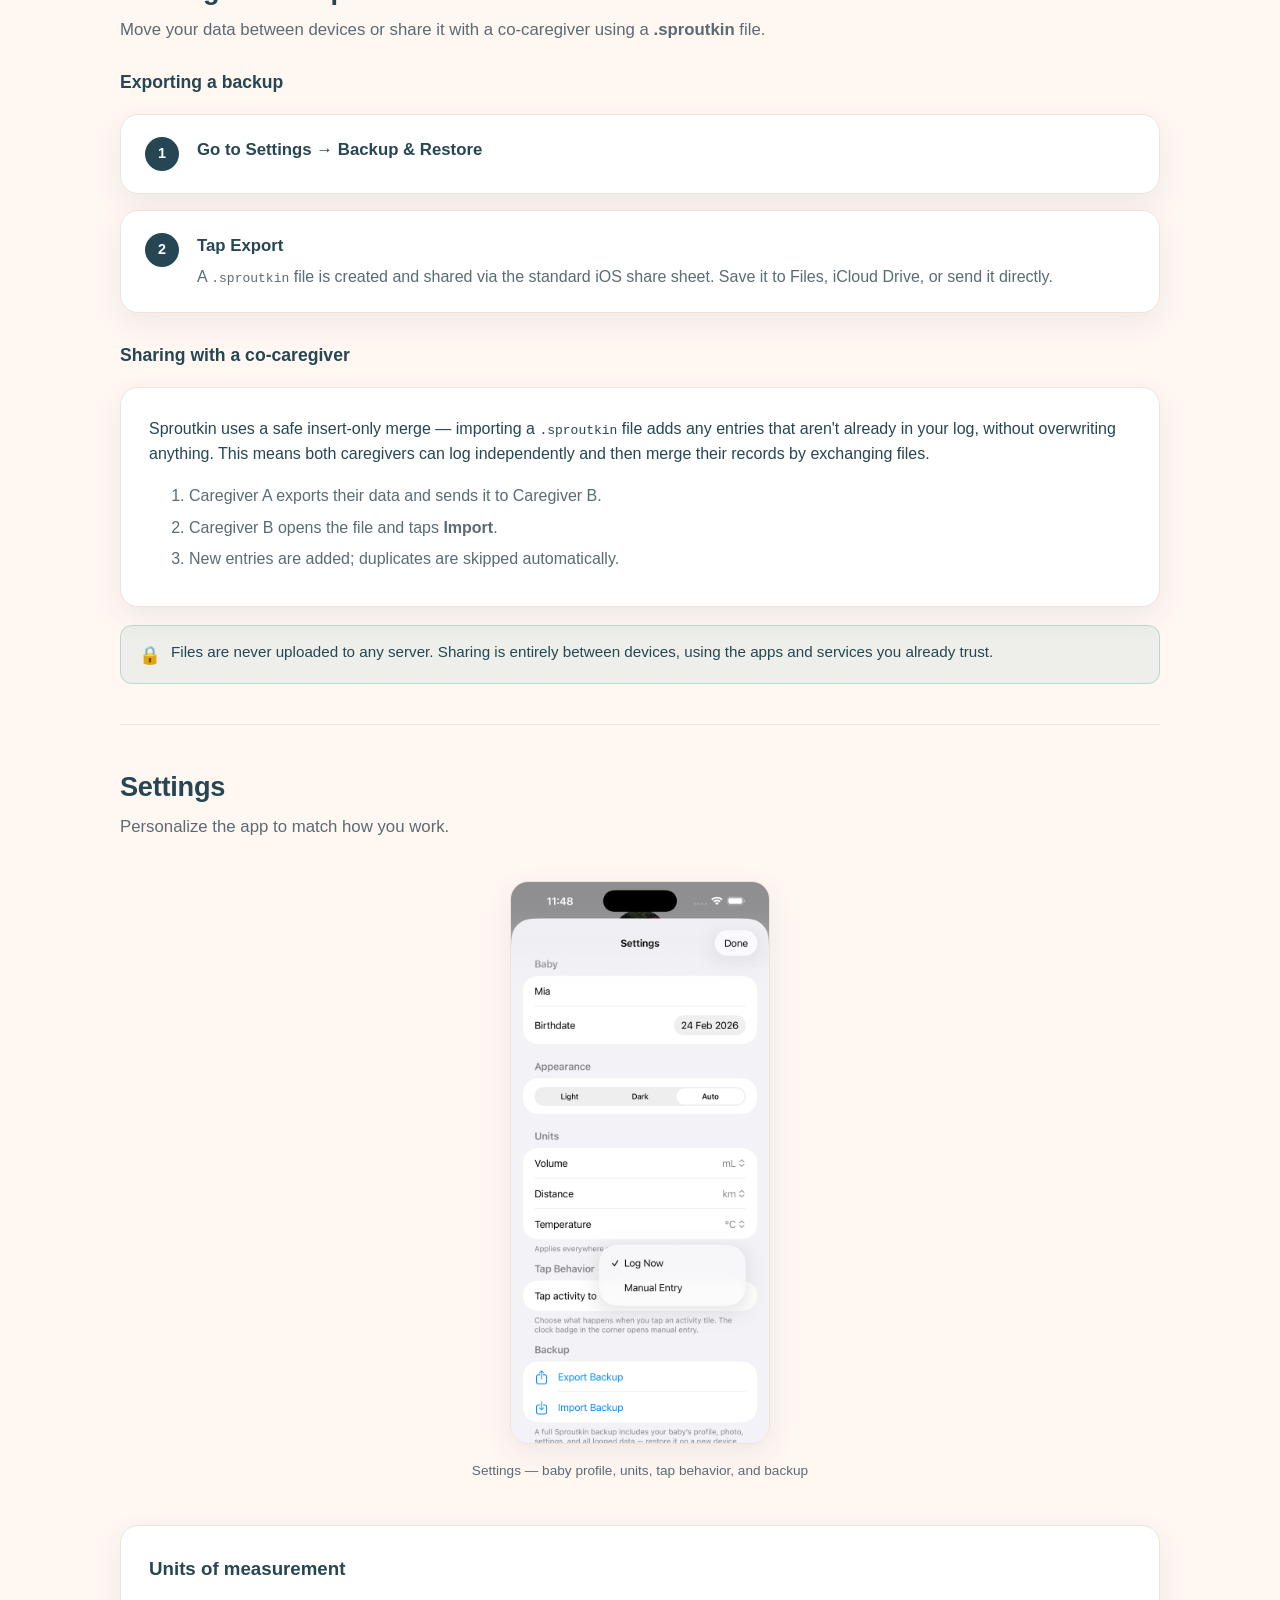
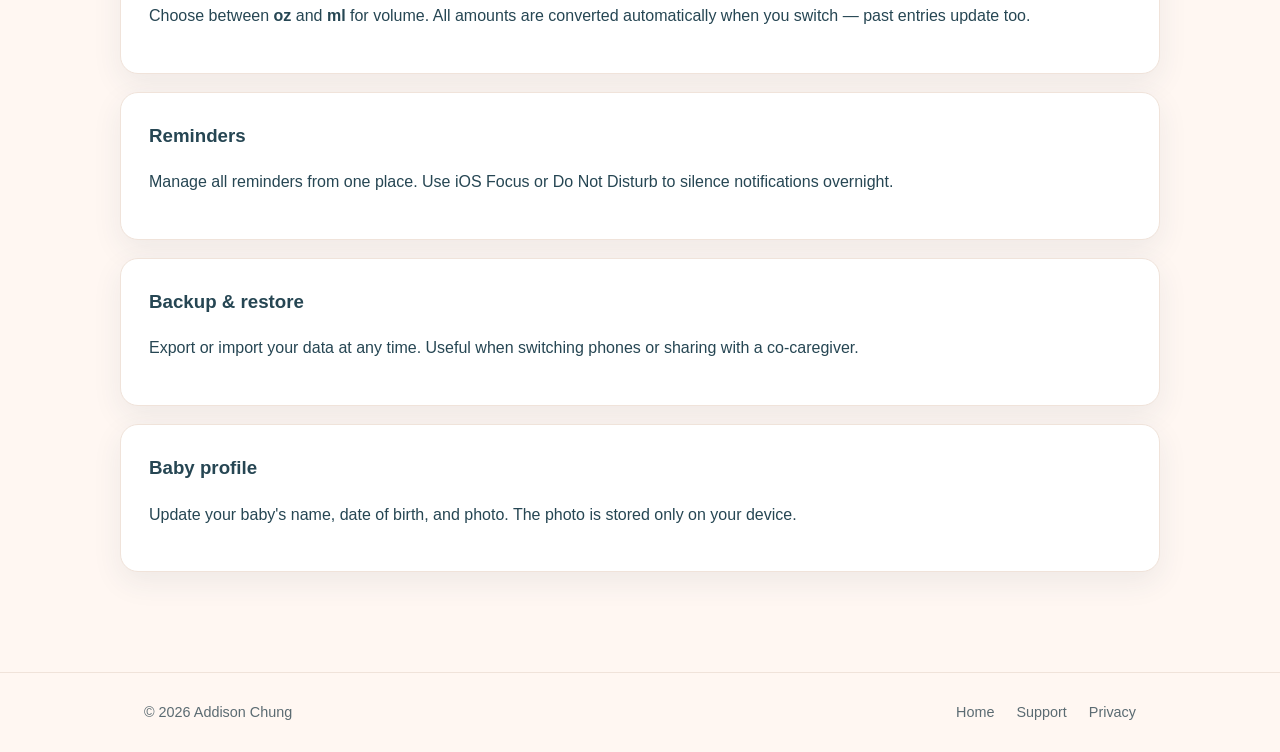
==== commit fd829e25: "Add iPhone screenshots to guide and fix stale copy Co-Authored-By: Claude Sonnet 4.6 <noreply@anthro" ====
--- a/guide.html
+++ b/guide.html
@@ -133,6 +133,13 @@
                 <p><strong>Quick log:</strong> Tap an activity tile to log it instantly with no extra details. Tap the tile title or use the detail sheet to fill in amounts, durations, and notes.</p>
             </div>
 
+            <div class="screenshots-row" style="margin-top:28px">
+                <figure class="screenshot-wrap">
+                    <img src="screenshots/track-grid.png" alt="Track tab showing activity tile grid and long-press context menu">
+                    <figcaption>Long-press any tile to edit, reorder, or hide it</figcaption>
+                </figure>
+            </div>
+
             <h3 style="margin-top:28px; font-size:1.15rem;">Adding a custom activity</h3>
             <div class="steps">
                 <div class="step">
@@ -184,6 +191,13 @@
                     <p>Allergy flags are surfaced in your log so you can quickly review reactions alongside what was eaten.</p>
                 </div>
             </div>
+
+            <div class="screenshots-row">
+                <figure class="screenshot-wrap">
+                    <img src="screenshots/feed-detail.png" alt="Feed detail sheet showing breast, bottle, and solid options with side selector">
+                    <figcaption>The feed entry sheet — tap the clock badge to open it</figcaption>
+                </figure>
+            </div>
         </section>
 
         <hr class="divider">
@@ -221,6 +235,13 @@
                 <span class="tip-icon">⏱️</span>
                 <p><strong>Timer entries:</strong> Sleep and timed activities show their duration inline. The timeline view makes it easy to spot overlapping or unusually long sessions.</p>
             </div>
+
+            <div class="screenshots-row">
+                <figure class="screenshot-wrap">
+                    <img src="screenshots/log-timeline.png" alt="Log tab showing visual day timeline with sleep blocks, feeds, and diapers">
+                    <figcaption>Day view: sleep blocks, feeds, diapers, and more at a glance</figcaption>
+                </figure>
+            </div>
         </section>
 
         <hr class="divider">
@@ -236,7 +257,18 @@
 
             <div class="tip">
                 <span class="tip-icon">💡</span>
-                <p><strong>Customize what you see:</strong> Tap the settings icon in Analytics to choose which activities appear in your summary cards.</p>
+                <p><strong>Customize what you see:</strong> Tap <strong>Edit</strong> in the top-right of Analytics to show, hide, or reorder any card.</p>
+            </div>
+
+            <div class="screenshots-row">
+                <figure class="screenshot-wrap">
+                    <img src="screenshots/analytics-sleep.png" alt="Analytics tab showing Bedtime and Night Stretches cards">
+                    <figcaption>Bedtime estimation and night stretch length over time</figcaption>
+                </figure>
+                <figure class="screenshot-wrap">
+                    <img src="screenshots/analytics-food.png" alt="Analytics tab showing Solids Tried and Reactions cards">
+                    <figcaption>Every food introduced and any that caused a reaction</figcaption>
+                </figure>
             </div>
         </section>
 
@@ -311,6 +343,13 @@
                         <p>iOS will ask for permission the first time. You can also grant this in iOS Settings → Sproutkin → Notifications.</p>
                     </div>
                 </div>
+            </div>
+
+            <div class="screenshots-row" style="margin-top:24px">
+                <figure class="screenshot-wrap">
+                    <img src="screenshots/reminders.png" alt="Feed reminder setup showing interval-based reminder configuration">
+                    <figcaption>Set an interval reminder — e.g. 3 hours after the last feed</figcaption>
+                </figure>
             </div>
 
             <div class="tip" style="margin-top:16px">
@@ -366,14 +405,21 @@
             <h2>Settings</h2>
             <p class="section-desc">Personalize the app to match how you work.</p>
 
+            <div class="screenshots-row" style="margin-bottom:28px">
+                <figure class="screenshot-wrap">
+                    <img src="screenshots/settings.png" alt="Settings screen showing baby profile, units, tap behavior, and backup options">
+                    <figcaption>Settings — baby profile, units, tap behavior, and backup</figcaption>
+                </figure>
+            </div>
+
             <div class="card" style="margin-bottom:14px">
                 <h3 style="margin-top:0">Units of measurement</h3>
                 <p>Choose between <strong>oz</strong> and <strong>ml</strong> for volume. All amounts are converted automatically when you switch — past entries update too.</p>
             </div>
 
             <div class="card" style="margin-bottom:14px">
-                <h3 style="margin-top:0">Reminders &amp; quiet hours</h3>
-                <p>Manage all reminders and set a quiet window to pause notifications overnight.</p>
+                <h3 style="margin-top:0">Reminders</h3>
+                <p>Manage all reminders from one place. Use iOS Focus or Do Not Disturb to silence notifications overnight.</p>
             </div>
 
             <div class="card" style="margin-bottom:14px">
